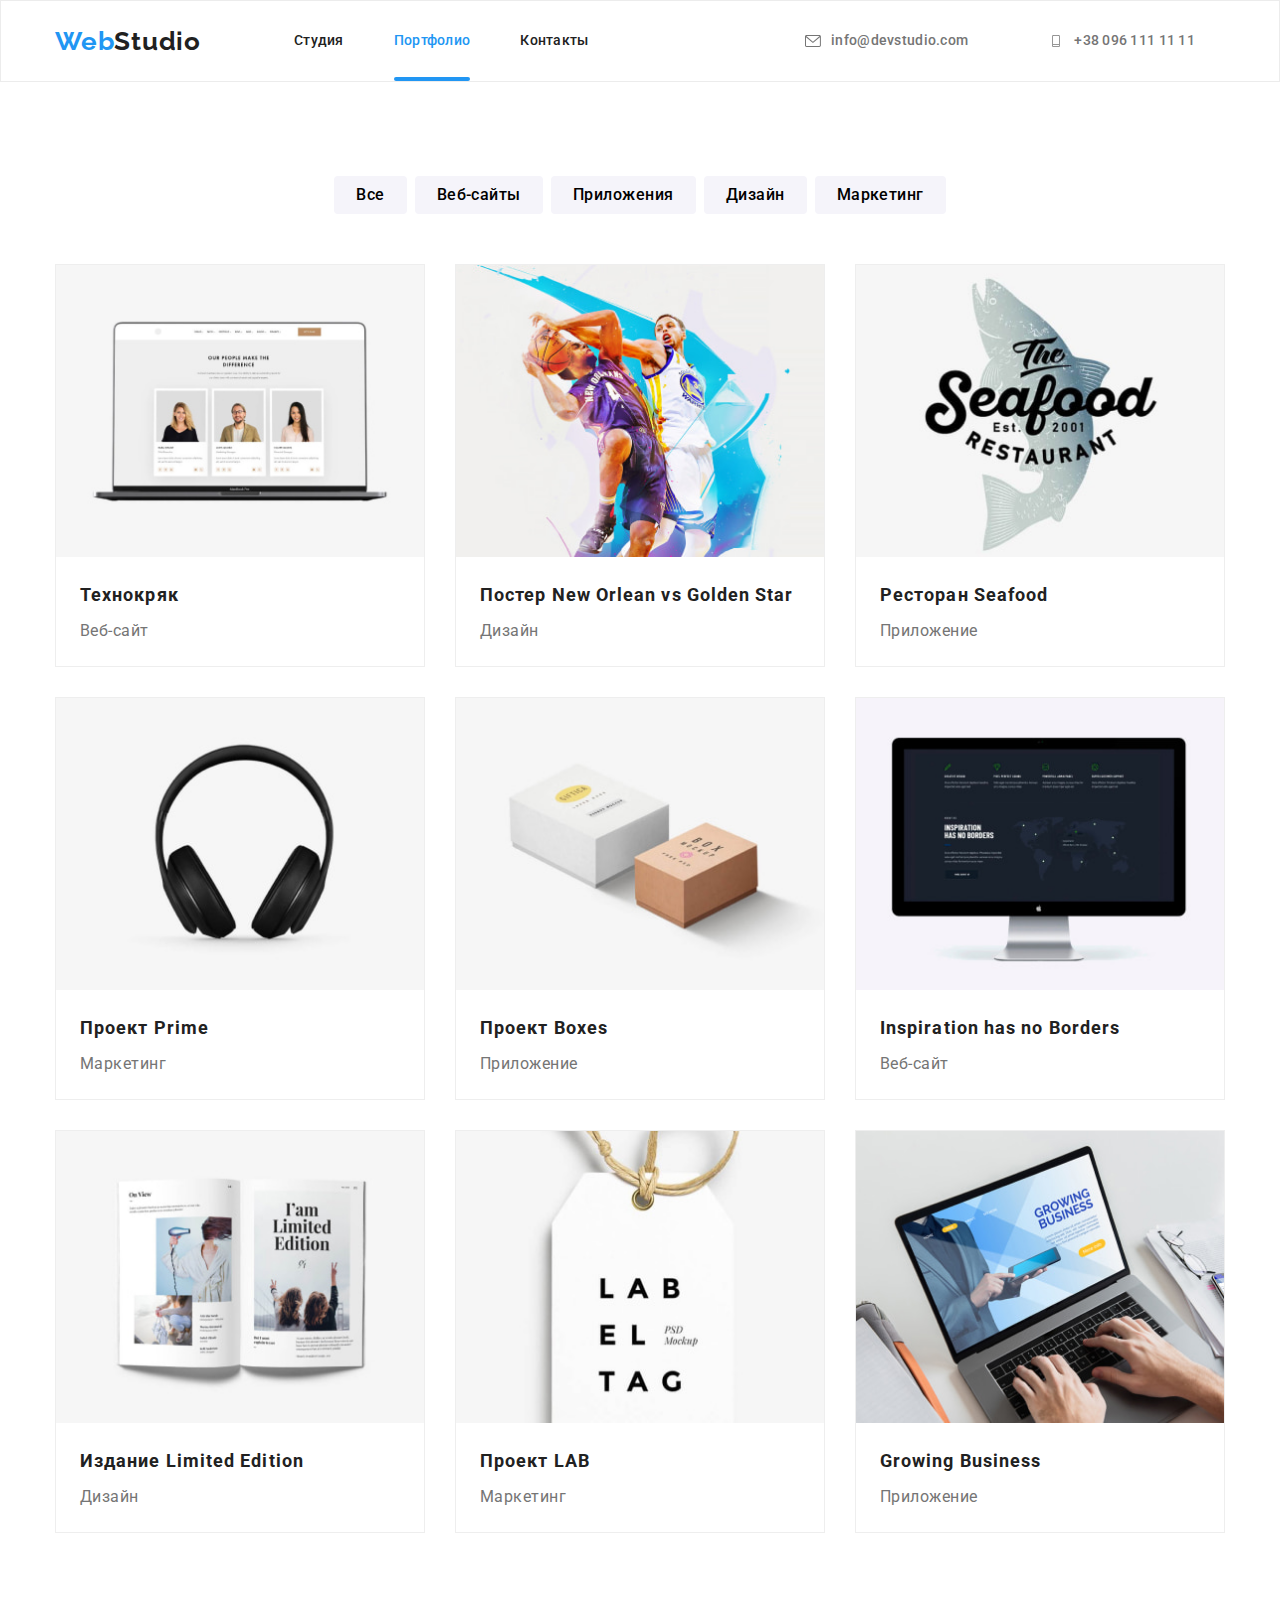
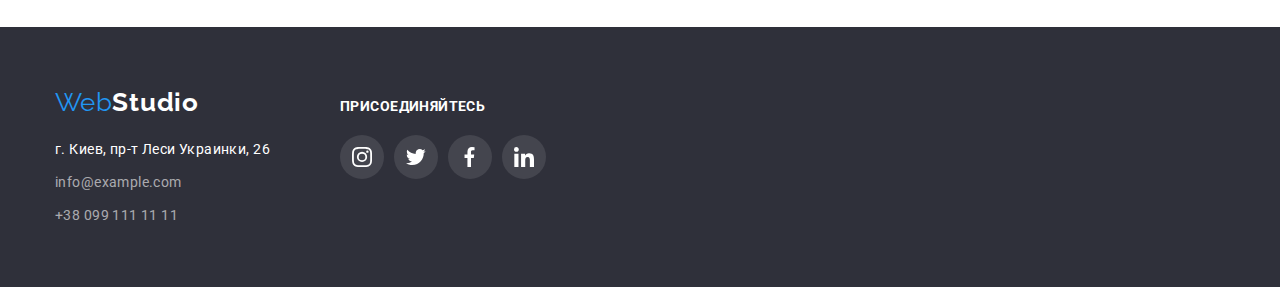
==== portfolio.html @ d6a7bf3b "Add files via upload" ====
<!DOCTYPE html>
<html lang="en">
<head>
    <meta charset="UTF-8">
    <meta http-equiv="X-UA-Compatible" content="IE=edge">
    <meta name="viewport" content="width=device-width, initial-scale=1.0">
    <title>Портфолио</title>
    <link rel="preconnect" href="https://fonts.googleapis.com">
    <link rel="preconnect" href="https://fonts.gstatic.com" crossorigin>
    <link href="https://fonts.googleapis.com/css2?family=Raleway:wght@700&family=Roboto:wght@400;500;700;900&display=swap"
        rel="stylesheet">
    <link rel="stylesheet" href="https://cdnjs.cloudflare.com/ajax/libs/modern-normalize/1.1.0/modern-normalize.min.css">
    <link rel="stylesheet" href="./css/styles.css">
</head>
<body>


<!-- Шапка сайта -->
<header class="header">
    <div class="container main-nav">
        <nav class="container-nav">
            <a class="header-primary" href="">Web<span class="logo-studio">Studio</span></a>
            <ul class="site-nav list">
                <li class="item"><a class="link" href="./index.html">Студия</a></li>
                <li class="item"><a class="link link-secondary currently" href="./portfolio.html" target="black" rel="noopener">Портфолио</a>
                </li>
                <li class="item"><a class="link" href="">Контакты</a></li>
            </ul>
            
        </nav>
        <ul class="inner list">
            <li class="item">
                <a class="header-phone" href="mailto:info@devstudio.com">
                 <svg class="icon" width="16" height="12">
                    <use href="./images/icon/symbol-defs.svg#envelope"></use>
                 </svg>
                info@devstudio.com</a>
            </li>
            <li class="item"><a class="header-phone " href="tel:+380961111111">
                <svg class="icon" width="16" height="12">
                    <use href="./images/icon/symbol-defs.svg#Phone"></use>       
                </svg>          
            +38 096 111 11 11</a>
            </li>
        </ul>
    </div>
</header>
 

 <!-- Контент -->
<main>
    <!-- Герой -->
    <section class="section">
        <div class="container">
            <h1 class="hidden">Галерея</h1>
            <ul class="button list">
                <li class="button-type"><button type="button" class="button-list">Все</button></li>
                <li class="button-type"><button type="button" class="button-list">Веб-сайты</button></li>
                <li class="button-type"><button type="button" class="button-list">Приложения</button></li>
                <li class="button-type"><button type="button" class="button-list">Дизайн</button></li>
                <li class="button-type"><button type="button" class="button-list">Маркетинг</button></li>
            </ul>
            <ul class="gallery list">
                <li class="item-list">
                    <a class="gallery-list" href="">
                        <div class="gallery-link">
                            <img class="gallery-foto" src="./images/labor/sq1.jpg" alt="Ноутбук" width="370" height="294" />
                            <p class="gallery-bc">Ресурс предлагает комплексные предложения с разным уровнем функционала и сервисов. Все это позволит посетителю получить
                            исчерпывающие сведения компании или частном лице.</p>
                        </div>
                        <div class="upper-item">
                            <h2 class="gallery-title">Технокряк</h2>
                            <p class="gallery-name">Веб-сайт</p>
                        </div>
                    </a>
                </li>
                <li class="item-list">
                    <a class="gallery-list" href="">
                        <div class="gallery-link">
                            <img class="gallery-foto" src="./images/labor/sq2.jpg" alt="Баскетбол" width="370" height="294" />
                            <p class="gallery-bc">Ресурс предлагает комплексные предложения с разным уровнем функционала и сервисов. Все это позволит посетителю получить исчерпывающие сведения компании или частном лице.</p>
                        </div>
                        <div class="upper-item">
                            <h2 class="gallery-title">Постер New Orlean vs Golden Star</h2>
                            <p class="gallery-name">Дизайн</p>
                        </div>
                    </a>
                </li>
                <li class="item-list">
                    <a class="gallery-list" href="">
                        <div class="gallery-link">
                            <img class="gallery-foto" src="./images/labor/sq3.jpg" alt="Рыба" width="370" height="294" />
                            <p class="gallery-bc">Ресурс предлагает комплексные предложения с разным уровнем функционала и сервисов. Все это позволит посетителю получить исчерпывающие сведения компании или частном лице.</p>
                        </div>
                        <div class="upper-item">
                            <h2 class="gallery-title">Ресторан Seafood</h2>
                            <p class="gallery-name">Приложение</p>
                        </div>
                    </a>
                </li>
                <li class="item-list">
                    <a class="gallery-list" href="">
                        <div class="gallery-link">
                            <img class="gallery-foto" src="./images/labor/sq4.jpg" alt="Наушники" width="370" height="294" />
                            <p class="gallery-bc">Ресурс предлагает комплексные предложения с разным уровнем функционала и сервисов. Все это позволит посетителю получить исчерпывающие сведения компании или частном лице.</p>
                        </div>
                        <div class="upper-item">
                            <h2 class="gallery-title">Проект Prime</h2>
                            <p class="gallery-name">Маркетинг</p>
                        </div>
                    </a>
                </li>
                <li class="item-list">
                    <a class="gallery-list" href="">
                        <div class="gallery-link">
                            <img class="gallery-foto" src="./images/labor/sq5.jpg" alt="Бокс" width="370" height="294" />
                            <p class="gallery-bc">Ресурс предлагает комплексные предложения с разным уровнем функционала и сервисов. Все это позволит посетителю получить исчерпывающие сведения компании или частном лице.</p>
                        </div>
                        <div class="upper-item">
                            <h2 class="gallery-title">Проект Boxes</h2>
                            <p class="gallery-name">Приложение</p>
                        </div>
                    </a>
                </li>
                <li class="item-list">
                    <a class="gallery-list" href="">
                        <div class="gallery-link">
                            <img class="gallery-foto" src="./images/labor/sq6.jpg" alt="Экран" width="370" height="294" />
                            <p class="gallery-bc">Ресурс предлагает комплексные предложения с разным уровнем функционала и сервисов. Все это позволит посетителю получить исчерпывающие сведения компании или частном лице.</p>
                        </div>
                        <div class="upper-item">
                            <h2 class="gallery-title">Inspiration has no Borders</h2>
                            <p class="gallery-name">Веб-сайт</p>
                        </div>
                    </a>
                </li>
                <li class="item-list">
                    <a class="gallery-list" href="">
                        <div class="gallery-link">
                            <img class="gallery-foto" src="./images/labor/sq7.jpg" alt="Книга" width="370" height="294" />
                            <p class="gallery-bc">Ресурс предлагает комплексные предложения с разным уровнем функционала и сервисов. Все это позволит посетителю получить исчерпывающие сведения компании или частном лице.</p>
                        </div>
                        <div class="upper-item">
                            <h2 class="gallery-title">Издание Limited Edition</h2>
                            <p class="gallery-name">Дизайн</p>
                        </div>
                    </a>
                </li>
                <li class="item-list">
                    <a class="gallery-list" href="">
                        <div class="gallery-link">
                            <img class="gallery-foto" src="./images/labor/sq8.jpg" alt="Визитка" width="370" height="294" />
                            <p class="gallery-bc">Ресурс предлагает комплексные предложения с разным уровнем функционала и сервисов. Все это позволит посетителю получить исчерпывающие сведения компании или частном лице.</p>
                        </div>
                        <div class="upper-item">
                            <h2 class="gallery-title">Проект LАB</h2>
                            <p class="gallery-name">Маркетинг</p>
                        </div>
                    </a>
                </li>
                <li class="item-list">
                    <a class="gallery-list" href="">
                        <div class="gallery-link">
                            <img class="gallery-foto" src="./images/labor/sq9.jpg" alt="Ноутбук.02" width="370" height="294" />
                            <p class="gallery-bc">Ресурс предлагает комплексные предложения с разным уровнем функционала и сервисов. Все это позволит посетителю получить исчерпывающие сведения компании или частном лице.</p>
                        </div>
                        <div class="upper-item">
                            <h2 class="gallery-title">Growing Business</h2>
                            <p class="gallery-name">Приложение</p>
                        </div>
                    </a>
                </li>
            </ul>
        </div>
    </section>
</main>


<!-- Подвал сайта -->
<footer class="footer">
     <div class="container ">
        <div class="footer-colum">
            <div class="footer-colum-list">
                <a class="header-secondary footer-item list" href="">Web<span class="logo-studio">Studio</span></a>
                <address class="footer-list">
                    <ul class="footer-item list">
                        <li class="nav-chek">
                            <a class="footer-map" href="https://www.google.com/maps/place/%D0%B1%D1%83%D0%BB.+%D0%9B%D0%B5%D1%81%D0%B8+%D0%A3%D0%BA%D1%80%D0%B0%D0%B8%D0%BD%D0%BA%D0%B8,+26,+%D0%9A%D0%B8%D0%B5%D0%B2,+02000/@50.4290863,30.5377567,15.5z/data=!4m5!3m4!1s0x40d4cf0e033ecbe9:0x57a4dffefec77da0!8m2!3d50.4265807!4d30.5383858">г.
                                    Киев, пр-т Леси Украинки, 26</a>
                        </li>
                        <li class="nav-chek">
                            <a class="footer-mail list" href="mailto:info@example.com">info@example.com</a>
                        </li>
                        <li class="nav-chek">
                            <a class="footer-phone list" href="tel:+380991111111">+38 099 111 11 11</a>
                        </li>
                    </ul>
                </address>
            </div>
            <div class="footer-icon ">
                <h3 class="footer-title">присоединяйтесь</h3>
                <ul class="media-list list">
                    <li class="media-catalog">
                        <a class="media-item" href="">
                            <svg class="media-icon" height="20" width="20">
                                <use href="./images/icon/symbol-defs.svg#instagram"></use>
                            </svg>
                        </a>
                    </li>
                    <li class="media-catalog">
                        <a class="media-item" href="">
                            <svg class="media-icon" height="20" width="20">
                                <use href="./images/icon/symbol-defs.svg#Twitter"></use>
                            </svg>
                        </a>
                    </li>
                    <li class="media-catalog">
                        <a class="media-item" href="">
                            <svg class="media-icon" height="20" width="20">
                                <use href="./images/icon/symbol-defs.svg#Facebook"></use>
                            </svg>
                        </a>
                    </li>
                    <li class="media-catalog">
                        <a class="media-item" href="">
                            <svg class="media-icon" height="20" width="20">
                                <use href="./images/icon/symbol-defs.svg#Linkedin"></use>
                            </svg>
                        </a>
                    </li>
                </ul>
            </div>
        </div>
    </div>
</footer>


</body>
</html>
---- css/styles.css ----
:root {
  /* Шрифт */
  --main-font: "Roboto", sans-serif;
  --secondary-font: "Raleway", sans-serif;
  /* Цвет текста  */
  --primary-text-color: #212121;
  --secondary-text-color: #757575;
  --accent-color: #2196f3;
  --title-text-color: #ffffff;
  /* Цвет фона */
  --primary-header-color: #ffffff;
  --primaty-bc-color: #2f303a;
  --title-bc-color: #f5f4fa;
  --animation-bc-color:rgba(47, 48, 58, 0.8);
  /* Цвет Значка */
  --primary-icon-color: #afb1b8;
  /* Анимация */
  --timing-function: cubic-bezier(0.4, 0, 0.2, 1);
}

body {
  font-family: var(--main-font);
  font-size: 14px;
  line-height: 1.14;
  letter-spacing: 0.03em;
  color: var(--primary-text-color);
}

.title {
  font-family: var(--main-font);
  font-size: 36px;
  line-height: 1.17;
  letter-spacing: 0.03em;
  color: var(--primary-text-color);
  margin-bottom: 50;
  text-align: center;
  margin-bottom: 50px;
}

h1,
h2,
h3,
p {
  margin: 0;
}
.list {
  list-style: none;
  padding: 0;
  margin: 0;
}

.container {
  width: 1200px;
  padding-left: 15px;
  padding-right: 15px;
  margin-left: auto;
  margin-right: auto;
}

/* Шапка Сайта  */
.header {
  background-color: var(--primary-header-color);
  color: var(--primary-text-color);
  border: 1px solid #ececec;
}
/* Log */
.header-primary {
  font-family: var(--secondary-font);
  font-weight: 700;
  font-size: 26px;
  line-height: 1.19;
  letter-spacing: 0.03em;
  color: var(--accent-color);
  text-decoration: none;
}
.header-primary .logo-studio {
  font-family: var(--secondary-font);
  font-weight: 700;
  font-size: 26px;
  line-height: 1.19;
  letter-spacing: 0.03em;
  color: var(--primary-text-color);
}
.container .container-nav {
  display: flex;
  align-items: center;
}
/* link */
.link {
  position: relative;
}
.link-first::after {
  content: "";
  bottom: -1px;
  left: 0;
  position: absolute;
  display: block;
  width: 100%;
  height: 4px;
  background-color: var(--accent-color);
  border-radius: 2px;
}

.site-nav {
  display: flex;
  font-weight: 500;
  letter-spacing: 0.02em;
  margin-left: 93px;
  font-style: 400;
 
}
.site-nav .item {
  margin-right: 50px;
}
.site-nav .item:last-child {
  margin-right: 0;
}
.site-nav .link {
  display: block;
  padding-top: 32px;
  padding-bottom: 32px;
  color: var(--primary-text-color);
  text-decoration: none;
  transition: color 250ms var(--timing-function);

}
.link:hover,
.link:focus {
  color: var(--accent-color);
}
.inner {
  letter-spacing: 0.02em;
  font-weight: 500;
  display: flex;
  margin-left: auto;
}

.inner .item + .item {
  margin-left: 50px;
}
/* icon */
.icon {
  align-items: center;
  margin-right: 10px;
  fill: currentColor;

}

.header-phone {
  display: flex;
  align-items: center;
  color: var(--secondary-text-color);
  text-decoration: none;
  transition: color 250ms var(--timing-function);
}
.header-phone:hover,
.header-phone:focus {
  color: var(--accent-color);
}

.main-nav {
  display: flex;
  align-items: center;
}

/* Hero */

.hero {
  text-align: center;
  padding-top: 200px;
  padding-bottom: 200px;
  background-image: linear-gradient(
      to right,
      rgba(47, 48, 58, 0.4),
      rgba(47, 48, 58, 0.4)
    ),
    url("../images/icon/hero.svg");
  background-position: center;
  background-repeat: no-repeat;
  background-size: cover;
  max-width: 1600px;
  height: 600px;
  margin-left: auto;
  margin-right: auto;
}
.hero .item {
}
.hero-title {
  margin-bottom: 30px;
  color: var(--title-text-color);
  font-weight: 900;
  font-size: 44px;
  line-height: 1.36;
  letter-spacing: 0.06em;
  margin-right: 0;
  align-items: center;
}
.hero-button {
  width: 200px;
  padding: 10px 32px 10px 31px;
  border: transparent;
  background-color: var(--accent-color);
  color: var(--title-text-color);
  font-weight: 700;
  font-size: 16px;
  line-height: 1.87;
  letter-spacing: 0.06em;
  cursor: pointer;
  border-radius: 4px
}

/* Контент */
.section {
  padding: 94px 0;
}

.benefits-item {
  display: flex;
  justify-content: space-between;
}
.benefits-item .upper-item {
  width: 270px;
}

.section .benefits-title {
  font-weight: 700;
  font-size: 14px;
  line-height: 1.14;
  letter-spacing: 0.03em;
  text-transform: uppercase;
}
.benefits-title {
  margin-bottom: 10px;
}
.section .benefits-subtitle {
  color: var(--secondary-text-color);
  font-weight: 400;
  font-size: 14px;
  line-height: 1.7;
  letter-spacing: 0.03em;
}
.item {
  margin-right: 30px;
}
.upper {
  display: flex;
  justify-content: center;
  align-items: center;
  height: 120px;
  width: 270px;
  margin-bottom: 30px;
  border-radius: 4px;
  background-color: var(--title-bc-color);
}

/* Что мы делаем */
.work.section {
  padding-top: 0;
  background-color: var(--title-header-color);
}
img {
  display: block;
  max-width: 100%;
  height: auto;
}
.team-card {
  margin-bottom: 30px;
}
.foto {
  display: flex;
}
.foto .item {
  width: 370px;
  margin-right: 30px;
}
.foto .item:last-child {
  margin-right: 0;
}

.item::before{
  content: '';
  width: 20px;
  height: 20px;
  
}
.foto-bc{
  position: relative;
}

.foto-text-bc{
display: flex;
justify-content: center;
align-items: center;
position: absolute;
bottom: 0;
left: 0;

width: 100%;
height: 70px;
color: var(--title-bc-color);
background-color: var(--animation-bc-color);

font-weight: 700;
font-size: 14px;
line-height: 1.1;
letter-spacing: 0.03em;
text-transform: uppercase;
}

/* Команда */
.team {
  background-color: var(--title-bc-color);
}
.team-hero {
  margin-bottom: 10px;
}
.team-list {
  display: flex;
  flex-wrap: wrap;
  text-align: center;
}
.team-item .upper-card {
  padding: 30px;
}

.team-item {
  background-color: var(--primary-header-color);
  border-radius: 0px 0px 4px 4px;
  box-shadow: 0px 1px 3px rgba(0, 0, 0, 0.12), 0px 1px 1px rgba(0, 0, 0, 0.14),
    0px 2px 1px rgba(0, 0, 0, 0.2);
}
.team-list .team-item {
  margin-right: 30px;
}
.team-list .team-item:last-child {
  margin-right: 0;
}

.team-list .team-hero {
  color: var(--primary-text-color);
  font-weight: 500;
  font-size: 16px;
  line-height: 1.18;
  letter-spacing: 0.03em;
}
.team-work {
  margin-bottom: 16px;
  color: var(--secondary-text-color);
  font-weight: 400;
  font-size: 16px;
  line-height: 1.18;
  letter-spacing: 0.03em;
}

.actions {
  display: flex;
  padding: 0;
  margin: 0;
}
.media {
  display: flex;
  justify-content: center;
  align-items: center;
  border: none;
  height: 44px;
  width: 44px;
  border-radius: 50%;
  background-color: var(--primary-header-color);
  fill: var(--primary-icon-color);
  transition: fill 250ms var(--timing-function), background-color 250ms var(--timing-function);
  
}

.media:hover,
.media:focus {
  fill: var(--title-text-color);
  background-color: var(--accent-color);
}
.media-notitia:last-child {
  margin-right: 0;
}
.media-notitia {
  margin-right: 10px;
}
/* Client */
.clientage {
  display: flex;
}
.clientage-item {
  margin-right: 30px;
}
.clientage-list {
  display: flex;
  justify-content: center;
  align-items: center;
  height: 92px;
  width: 170px;
  border: 1px solid #afb1b8;
  border-radius: 4px;
  fill: var(--primary-icon-color);
  transition: fill 250ms var(--timing-function),
  border 250ms var(--timing-function);


}

.clientage-list:hover,
.clientage-list:focus {
  border: 1px solid var(--accent-color);
  fill: var(--accent-color);
}

/* Footer */

.footer {
  background-color: var(--primaty-bc-color);
  padding: 60px 0;
}

.header-secondary {
  display: inline-block;
  font-family: var(--secondary-font);
  font-size: 26px;
  line-height: 1.19;
  color: var(--accent-color);
  text-decoration: none;
  margin-bottom: 20px;
}

.logo-studio {
  color: var(--title-text-color);
  font-weight: 700;
  font-size: 26px;
  line-height: 1.19px;
  letter-spacing: 0.03em;
}
.nav-chek {
  margin-bottom: 9px;
}
.nav-chek:last-child {
  margin-bottom: 0;
}
.footer-map {
  display: inline-block;
  font-family: var(--main-font);
  color: var(--title-text-color);
  font-style: normal;
  font-size: 14px;
  line-height: 1.7;
  letter-spacing: 0.03em;
  text-decoration: none;
}
.footer-mail {
  display: inline-block;
}
.footer-phone {
  display: inline-block;
}
.footer-mail,
.footer-phone {
  font-style: normal;
  font-family: var(--main-font);
  font-size: 14px;
  line-height: 1.7;
  letter-spacing: 0.03em;
  color: rgba(255, 255, 255, 0.6);
  text-decoration: none;
}

.footer-title {
  color: var(--title-text-color);
  margin-bottom: 20px;
  font-weight: 700;
  font-size: 14px;
  line-height: 1.1;
  letter-spacing: 0.03em;
  text-transform: uppercase;
}

.media-list {
  display: flex;
}
.media-catalog {
  margin-right: 10px;
}
.media-item {
  display: flex;
  justify-content: center;
  align-items: center;
  border-radius: 50px;
  height: 44px;
  width: 44px;
  background-color: rgba(255, 255, 255, 0.1);
  fill: var(--title-text-color);
  transition: background-color 250ms var(--timing-function);
}
.media-item:hover,
.media-item:focus {
  background-color: var(--accent-color);
}
.footer-list {
  display: flex;
}
.footer-icon {
  justify-content: center;
  align-content: center;
  flex-direction: row;
}
.footer-colum {
  display: flex;
  align-items: baseline;
}
.footer-colum-list {
  margin-right: 70px;
}
/* ПОРТФОЛИО */
.site-nav .currently {
  color: var(--accent-color);
}
.hidden {
  display: none;
}

.link-secondary::after {
  content: "";
  bottom: 0;
  left: 0;
  position: absolute;
  display: block;
  width: 100%;
  height: 4px;
  background-color: var(--accent-color);
  border-radius: 2px;
}

/* Кнопки */
.button {
  margin-bottom: 50px;
  display: flex;
  justify-content: center;
}
.button .button-type {
  margin-right: 8px;
}
.button .button-type:last-child {
  margin-right: 0;
}
.button-list {
  border: transparent;
  border-radius: 4px;
}
.button-type .button-list {
  cursor: pointer;
  padding: 6px 22px 6px 22px;
  background-color: var(--title-bc-color);
  font-weight: 500;
  font-size: 16px;
  line-height: 1.6;
  letter-spacing: 0.03em;
  transition: color 250ms var(--timing-function),
  background-color 250ms var(--timing-function),
  box-shadow 250ms var(--timing-function);
  
}
.button-list:hover,
.button-list:focus {
  background-color: var(--accent-color);
  color: var(--title-text-color);
  font-weight: 500;
  font-size: 16px;
  line-height: 1.6;
  letter-spacing: 0.03em;
  box-shadow: 0px 3px 1px rgba(0, 0, 0, 0.1), 0px 1px 2px rgba(0, 0, 0, 0.08),
    0px 2px 2px rgba(0, 0, 0, 0.12);
}

/* Карточки */
.gallery {
  display: flex;
  flex-wrap: wrap;
}
.gallery-list {
  display: block;
  text-decoration: none;
  transition: box-shadow 250ms var(--timing-function);
}

.gallery-list:hover,
.gallery-list:focus {
  box-shadow: 0px 1px 1px rgba(0, 0, 0, 0.12), 0px 4px 4px rgba(0, 0, 0, 0.06),
    1px 4px 6px rgba(0, 0, 0, 0.16);
}

.item-list .upper-item {
  padding: 20px 24px;
}
.gallery .item-list {
  width: 370px;
  margin-right: 30px;
  margin-bottom: 30px;
  background: #ffffff;
  border: 1px solid #eeeeee;
}

.gallery .item-list:nth-last-child(-n + 3) {
  margin-bottom: 0;
}

.gallery .item-list:nth-child(3n + 3) {
  margin-right: 0;
}

.gallery-title {
  color: var(--primary-text-color);
  font-weight: 700;
  font-size: 18px;
  line-height: 2;
  letter-spacing: 0.06em;
  margin-bottom: 4px;
}
.gallery-name {
  color: var(--secondary-text-color);
  font-weight: 400;
  font-size: 16px;
  line-height: 1.8;
  letter-spacing: 0.03em;
}

.gallery-link{
  position: relative;
  overflow: hidden;
}
.gallery-bc{
  display: flex;
  justify-content: center;
  align-items: center;
  position: absolute;
  top: 0;
  left: 0;
  padding: 63px 24px 63px 24px;
  width: 100%;
  height: 100%;

  transform: translateY(100%);
  transition: transform 250ms var(--timing-function);
  font-weight: 400;
  font-size: 18px;
  line-height: 1.5;
  letter-spacing: 0.03em;
  color: var(--title-text-color);
  background-color: rgba(33, 150, 243, 0.9);
}

.gallery-list:hover .gallery-bc,
.gallery-list:focus .gallery-bc{
  transform: translateY(0);
}



/* Модальное окно */

.backdrop {
  position: fixed;
  top: 0;
  left: 0;

  width: 100%;
  height: 100%;

  background-color: rgba(0, 0, 0, 0.2);
  opacity: 1;
  transition: opacity 250ms var(--timing-function);
}
.backdrop.is-hidden {
  opacity: 0;
  pointer-events: none;

}
.backdrop.is-hidden .modal {
  transform: translate(-50%, -50%) scale(0.9);
}
.modal {
  position: absolute;
  top: 50%;
  left: 50%;


  padding: 15px;
  width: 528px;
  height: 581px;

  transform: translate(-50%, -50%) scale(1);

  background-color: var(--title-bc-color);
  transition: transform 250ms var(--timing-function);
}
.modal-close {
  position: absolute;
  display: flex;
  justify-content: center;
  align-items: center;
  top: 8px;
  right: 8px;
  width: 30px;
  height: 30px;
  cursor: pointer;
  border: 1px solid rgba(0, 0, 0, 0.1);
  background-color: var(--title-bc-color);
  border-radius: 50%;
}
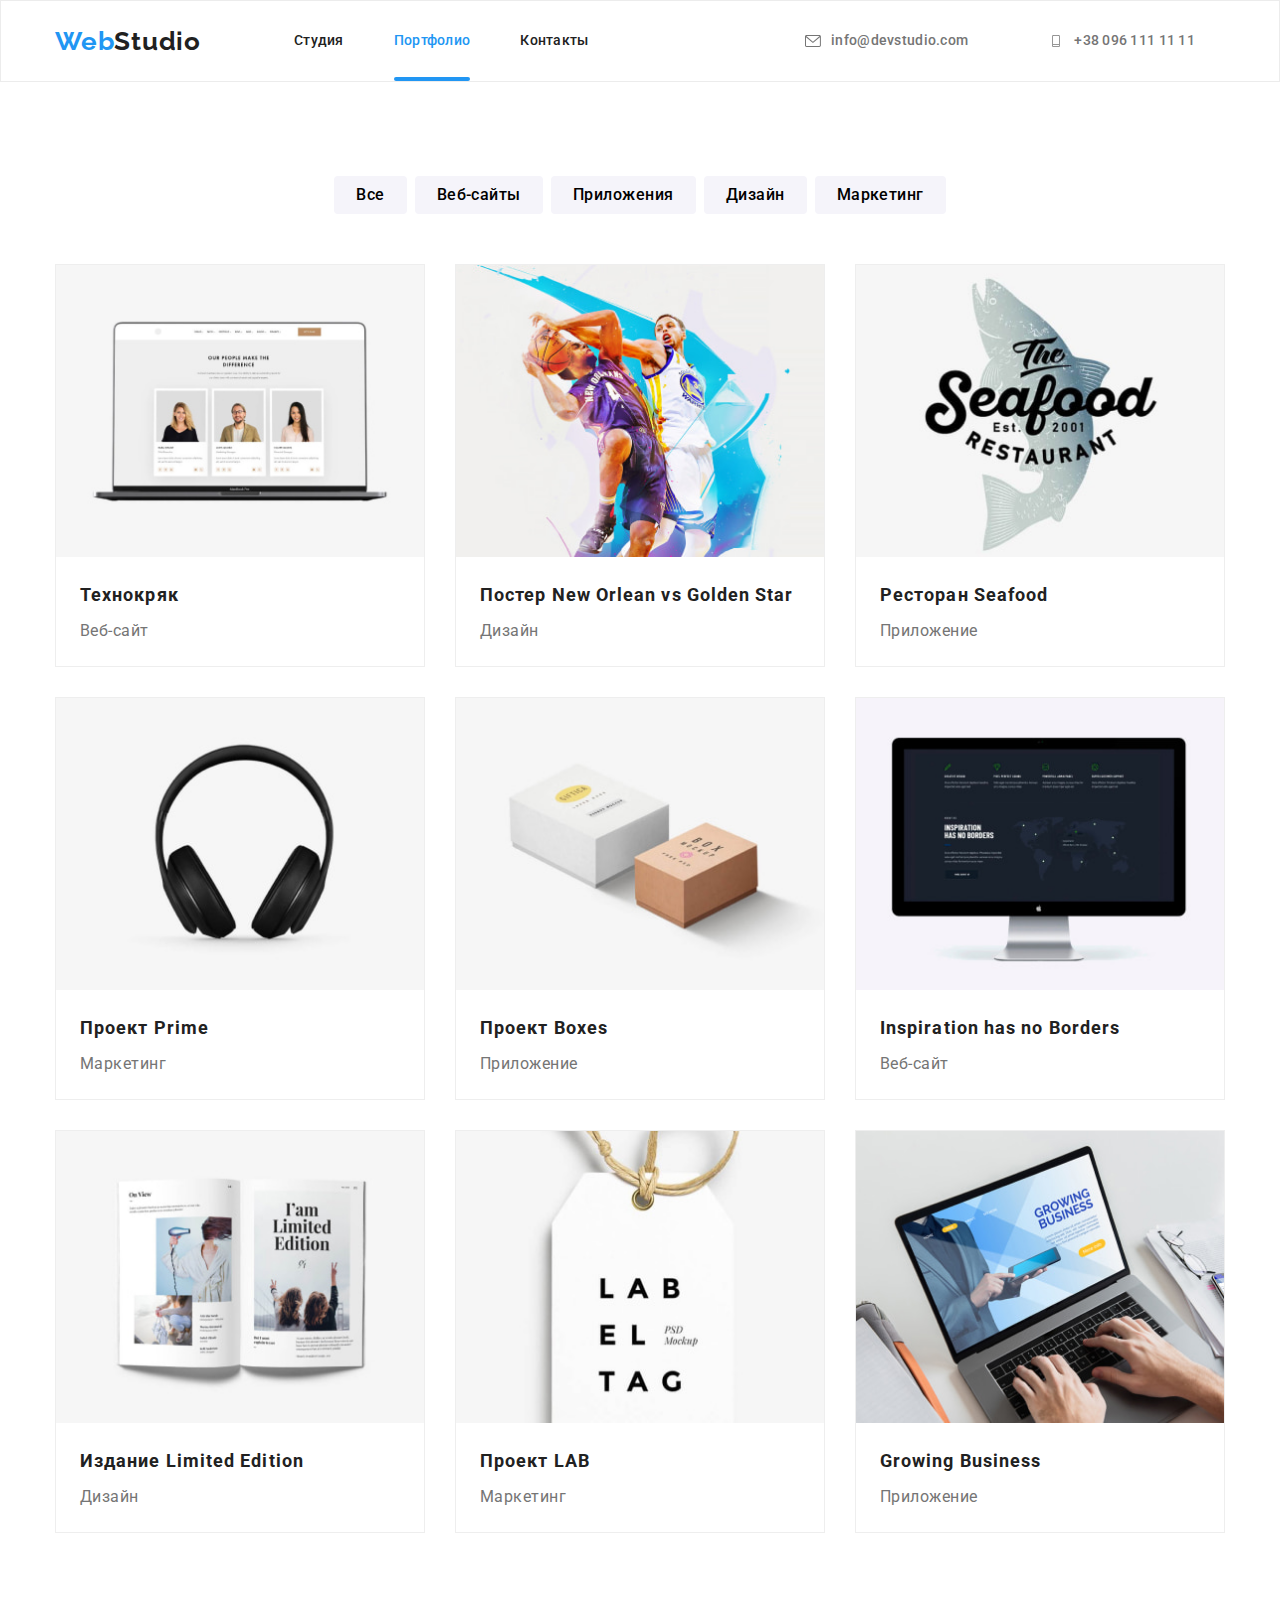
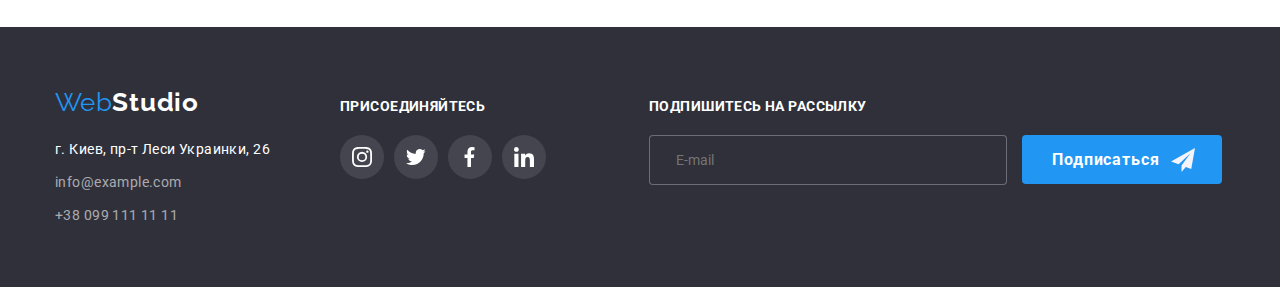
==== commit a9307f23: "fix" ====
--- a/portfolio.html
+++ b/portfolio.html
@@ -178,15 +178,16 @@
 
 <!-- Подвал сайта -->
 <footer class="footer">
-     <div class="container ">
+    <div class="container ">
         <div class="footer-colum">
             <div class="footer-colum-list">
                 <a class="header-secondary footer-item list" href="">Web<span class="logo-studio">Studio</span></a>
                 <address class="footer-list">
                     <ul class="footer-item list">
                         <li class="nav-chek">
-                            <a class="footer-map" href="https://www.google.com/maps/place/%D0%B1%D1%83%D0%BB.+%D0%9B%D0%B5%D1%81%D0%B8+%D0%A3%D0%BA%D1%80%D0%B0%D0%B8%D0%BD%D0%BA%D0%B8,+26,+%D0%9A%D0%B8%D0%B5%D0%B2,+02000/@50.4290863,30.5377567,15.5z/data=!4m5!3m4!1s0x40d4cf0e033ecbe9:0x57a4dffefec77da0!8m2!3d50.4265807!4d30.5383858">г.
-                                    Киев, пр-т Леси Украинки, 26</a>
+                            <a class="footer-map"
+                                href="https://www.google.com/maps/place/%D0%B1%D1%83%D0%BB.+%D0%9B%D0%B5%D1%81%D0%B8+%D0%A3%D0%BA%D1%80%D0%B0%D0%B8%D0%BD%D0%BA%D0%B8,+26,+%D0%9A%D0%B8%D0%B5%D0%B2,+02000/@50.4290863,30.5377567,15.5z/data=!4m5!3m4!1s0x40d4cf0e033ecbe9:0x57a4dffefec77da0!8m2!3d50.4265807!4d30.5383858">г.
+                                Киев, пр-т Леси Украинки, 26</a>
                         </li>
                         <li class="nav-chek">
                             <a class="footer-mail list" href="mailto:info@example.com">info@example.com</a>
@@ -230,6 +231,20 @@
                     </li>
                 </ul>
             </div>
+            <div class="fotter-chek">
+                <h3 class="footer-title">Подпишитесь на рассылку</h3>
+                <div class="label-item">
+                    <label class="label-ft-email">
+                        <input class="label-text" type="email" name="email" placeholder="E-mail">
+                    </label>
+
+                    <button class="hero-button-ft">Подписаться</button>
+                    <svg class="hero-button-icon">
+                        <use href="./images/icon/symbol-defs.svg#icon-send" width="24px" height:="24px"></use>
+                    </svg>
+                </div>
+
+            </div>
         </div>
     </div>
 </footer>
--- a/css/styles.css
+++ b/css/styles.css
@@ -416,7 +416,13 @@
   background-color: var(--primaty-bc-color);
   padding: 60px 0;
 }
-
+.footer-colum {
+  display: flex;
+  align-items: baseline;
+}
+.footer-colum-list {
+  margin-right: 70px;
+}
 .header-secondary {
   display: inline-block;
   font-family: var(--secondary-font);
@@ -476,7 +482,13 @@
   letter-spacing: 0.03em;
   text-transform: uppercase;
 }
-
+      /* footer-icon */
+.footer-icon {
+  justify-content: center;
+  align-content: center;
+  flex-direction: row;
+  margin-right: 93px;
+}
 .media-list {
   display: flex;
 }
@@ -498,21 +510,58 @@
 .media-item:focus {
   background-color: var(--accent-color);
 }
-.footer-list {
-  display: flex;
-}
-.footer-icon {
-  justify-content: center;
-  align-content: center;
-  flex-direction: row;
-}
-.footer-colum {
-  display: flex;
-  align-items: baseline;
-}
-.footer-colum-list {
-  margin-right: 70px;
-}
+
+      /* fotter-chek */
+
+.label-item{
+  position: relative;
+
+}
+
+.label-text{
+  width: 358px;
+  height: 50px;
+  margin-right:12px ;
+  border-radius: 4px;
+  background-color: var(--primaty-bc-color);
+  border: 1px solid rgba(255, 255, 255, 0.3)
+}
+.label-item input{
+  padding: 15px 26px 15px;
+
+  
+}
+.hero-button-ft{
+  position: relative;
+    width: 200px;
+    padding: 10px 62px 10px 29px;
+    border: transparent;
+    background-color: var(--accent-color);
+    color: var(--title-text-color);
+    font-weight: 700;
+    font-size: 16px;
+    line-height: 1.87;
+    letter-spacing: 0.06em;
+    cursor: pointer;
+    border-radius: 4px
+}
+.hero-button-icon{
+  position: absolute;
+  top: 50%;
+  left: 91%;
+  transform: translateY(-50%);
+
+  display: inline-block;
+  width: 24px;
+  height: 24px;
+  fill: var(--title-bc-color);
+}
+
+
+
+
+
+
 /* ПОРТФОЛИО */
 .site-nav .currently {
   color: var(--accent-color);
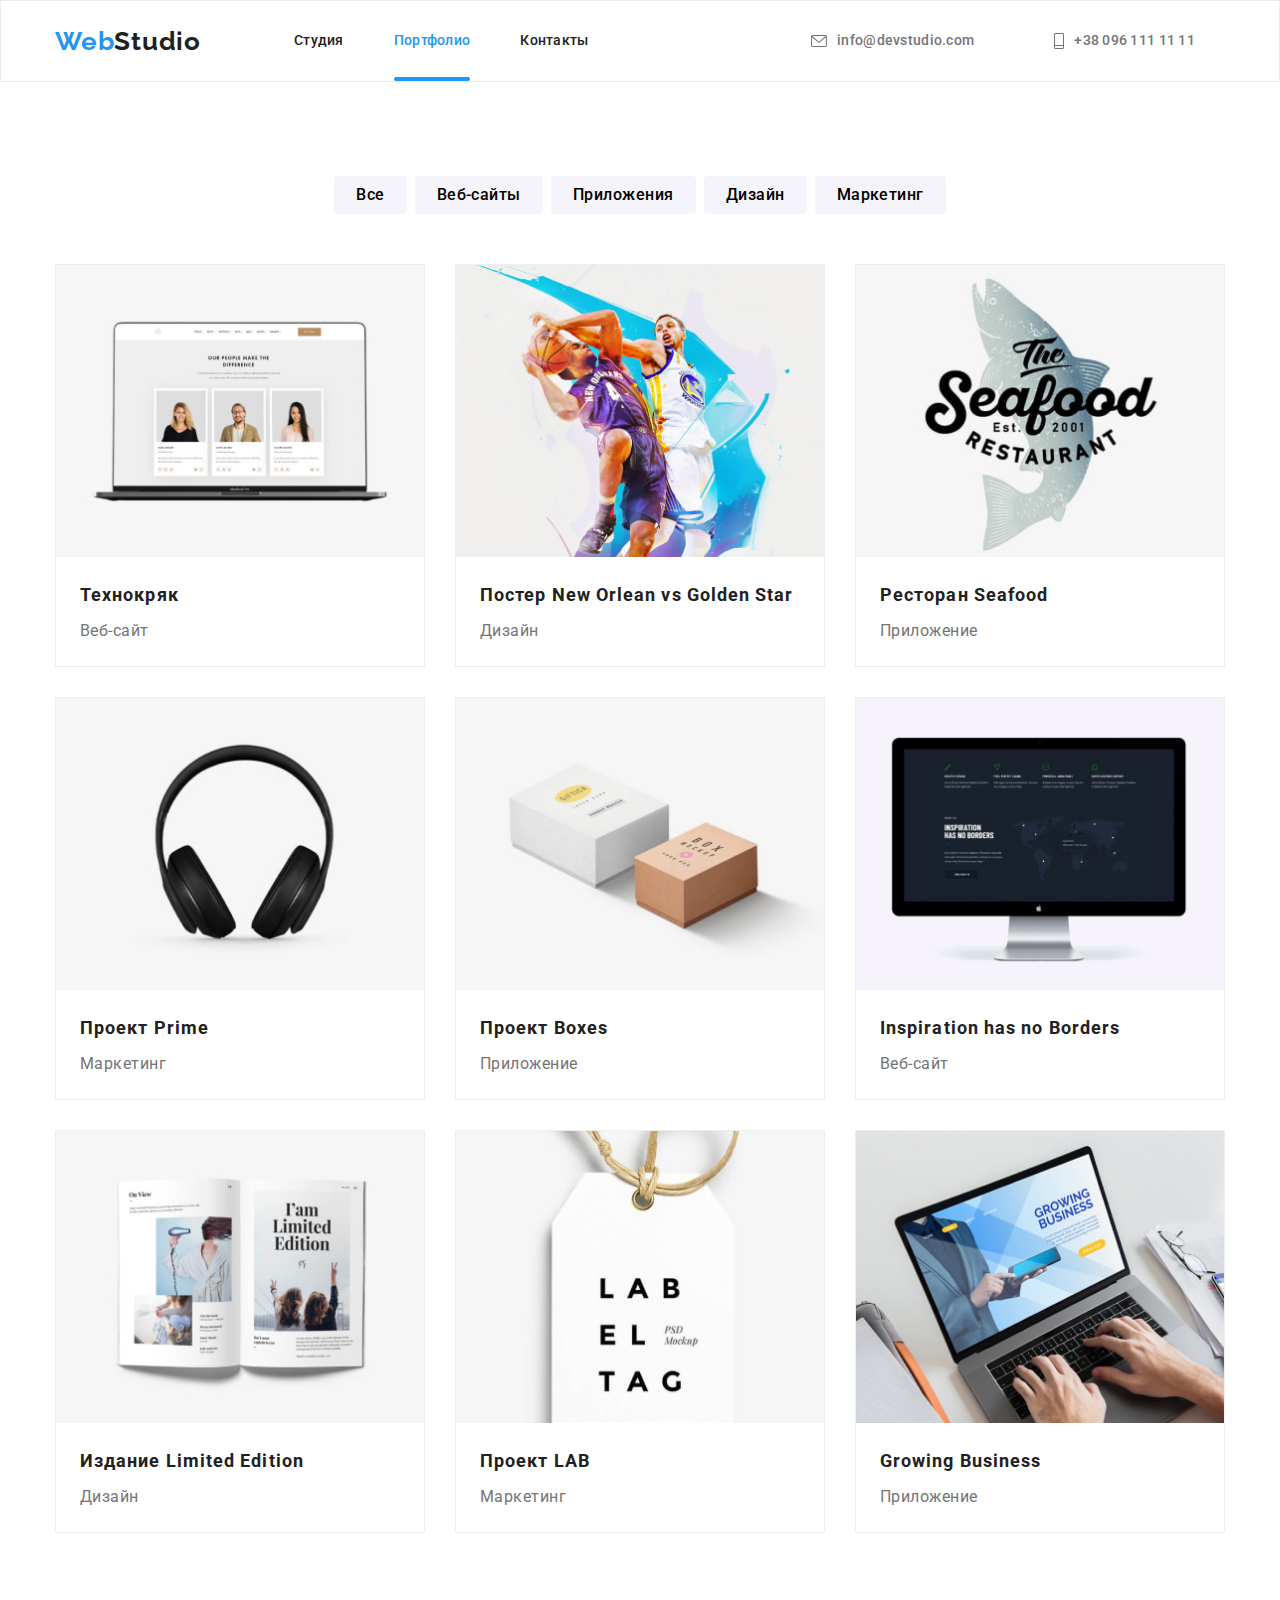
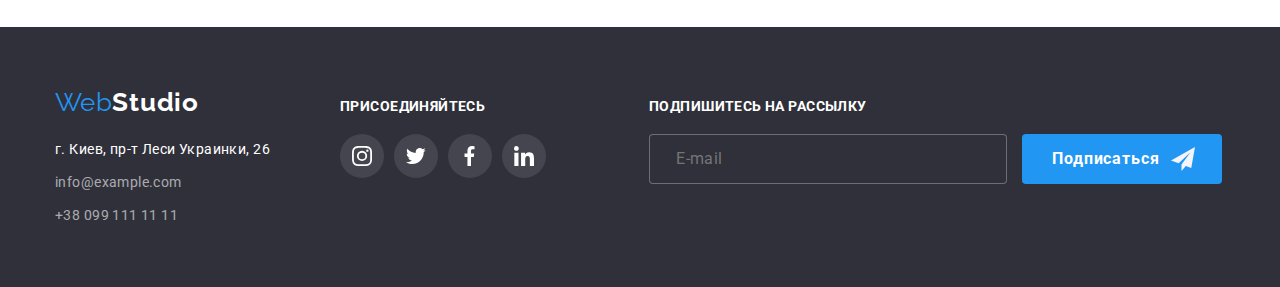
==== commit ac84add3: "fix" ====
--- a/portfolio.html
+++ b/portfolio.html
@@ -37,7 +37,7 @@
                 info@devstudio.com</a>
             </li>
             <li class="item"><a class="header-phone " href="tel:+380961111111">
-                <svg class="icon" width="16" height="12">
+                <svg class="icon" width="10" height="16">
                     <use href="./images/icon/symbol-defs.svg#Phone"></use>       
                 </svg>          
             +38 096 111 11 11</a>
--- a/css/styles.css
+++ b/css/styles.css
@@ -48,6 +48,17 @@
   padding: 0;
   margin: 0;
 }
+.checkbox {
+  width: 1px;
+  height: 1px;
+  margin: -1px;
+  bottom: 0;
+  padding: 0;
+  clip: rect(0 0 0 0);
+  overflow: hidden;
+
+  position: absolute;
+}
 
 .container {
   width: 1200px;
@@ -478,7 +489,7 @@
   margin-bottom: 20px;
   font-weight: 700;
   font-size: 14px;
-  line-height: 1.1;
+  line-height: 16px;
   letter-spacing: 0.03em;
   text-transform: uppercase;
 }
@@ -523,8 +534,16 @@
   height: 50px;
   margin-right:12px ;
   border-radius: 4px;
+  outline: transparent;
   background-color: var(--primaty-bc-color);
   border: 1px solid rgba(255, 255, 255, 0.3)
+}
+
+.label-text::placeholder{
+  font-weight: 400;
+  font-size: 16px;
+  line-height: 20px;
+  letter-spacing: 0.03em;
 }
 .label-item input{
   padding: 15px 26px 15px;
@@ -729,13 +748,15 @@
 .backdrop.is-hidden .modal {
   transform: translate(-50%, -50%) scale(0.9);
 }
+
+/* Контент модального окна */
 .modal {
+  padding: 40px;
   position: absolute;
   top: 50%;
   left: 50%;
 
 
-  padding: 15px;
   width: 528px;
   height: 581px;
 
@@ -757,4 +778,201 @@
   border: 1px solid rgba(0, 0, 0, 0.1);
   background-color: var(--title-bc-color);
   border-radius: 50%;
-}
+  transition: fill 250ms var(--timing-function);
+}
+.modal-close:hover,
+.modal-close:focus{
+  fill: var(--accent-color);
+}
+
+textarea {
+  resize: none;
+}
+
+.modal-text{
+ margin-bottom: 12px;
+  font-weight: 700;
+  font-size: 20px;
+  line-height: 1.15;
+  letter-spacing: 0.03em;
+  color: var(--primary-text-color);
+}
+.hero-span-position {
+  margin-top: 4px;
+  margin-bottom: 10px;
+}
+
+
+.hero-form-field{
+    position: relative;
+    display: flex;
+    flex-direction: column;
+
+}
+
+.hero-form-field .hero-form-label {
+  color: var(--secondary-text-color);
+  font-weight: 400;
+  font-size: 12px;
+  line-height: 1.16;
+  letter-spacing: 0.01em;
+}
+
+
+
+.hero-form-field:focus-within > .hero-form-icon{
+ fill: var(--accent-color);
+}
+
+
+.hero-span-input{
+width: 100%;
+height: 40px;
+margin: 0;
+padding: 0;
+padding-left: 42px;
+outline: transparent;
+cursor: pointer;
+border-radius: 5px;
+color: var(--primary-text-color);
+
+border: 1px solid rgba(33, 33, 33, 0.2);
+box-sizing: border-box;
+border-radius: 4px;
+transition: border 250ms var(--timing-function);
+      
+      
+
+}
+.hero-span-input:focus{
+border: 1px solid var(--accent-color);
+}
+
+
+.hero-form-label {
+  font-size: 12px;
+  line-height: 1.17;
+  letter-spacing: 0.01em;
+  color: var(--primare-text-color);
+}
+.hero-position{
+  position: relative;
+}
+.hero-form-icon {
+  position: absolute;
+  top: 50%;
+  left: 12px;
+  transform: translateY(-50%);
+
+  display: inline-block;
+  width: 18px;
+  height: 18px;
+
+  transition: fill 250ms var(--timing-function);
+
+
+}
+.hero-position:focus-within>.hero-form-icon {
+  fill:var(--accent-color);
+
+}
+
+
+
+
+.form-textarea{
+  width: 100%;
+  height: 120px;
+ padding: 16px;
+  outline: transparent;
+  border-radius: 5px;
+  color: var(--primary-text-color);
+  
+  border: 1px solid rgba(33, 33, 33, 0.2);
+  box-sizing: border-box;
+  border-radius: 4px;
+  transition: border 250ms var(--timing-function);
+}
+
+.form-textarea:focus {
+  border: 1px solid var(--accent-color);
+}
+
+.hero-form-textarea{
+  margin-top: 4px;
+  margin-bottom: 10px;
+  
+}
+.form-textarea::placeholder {
+  font-weight: 400;
+  font-size: 14px;
+  line-height: 16px;
+  letter-spacing: 0.01em;
+  color: rgba(117, 117, 117, 0.5);
+}
+.hero-form-item{
+  display: flex;
+  justify-content: center;
+  align-items: center;
+  margin-bottom: 30px;
+}
+
+
+.checkbox-lebel{
+  display: flex;
+  justify-content: center;
+  align-items: center;
+}
+
+.checkbox-icon{
+  display: inline-block;
+  margin-right: 8px;
+  width: 16px;
+  height: 15px;
+  border-radius: 4px;
+  border: 2px solid var(--primary-text-color);
+  background-origin: content-box;
+}
+
+.checkbox:checked + .checkbox-icon{
+  background-color: var(--accent-color);
+  border: 2px solid var(--accent-color);
+  background-image: url(../images/icon/icon-check.svg);
+ background-size: contain;
+  background-origin: border-box; 
+}
+
+
+
+
+.hero-form-text{
+  font-weight: 400;
+  font-size: 14px;
+  line-height: 24px;
+  letter-spacing: 0.03em;
+  color: var(--secondary-text-color);
+}
+
+
+.modal-link{
+  font-weight: 400;
+  font-size: 14px;
+  line-height: 1.7;
+  letter-spacing: 0.03em;
+  color: var(--accent-color);
+}
+
+
+.modal-button-md{
+  width: 200px;
+  padding: 10px 55px 10px 56px;
+  border: transparent;
+  background-color: var(--accent-color);
+  color: var(--title-text-color);
+  font-weight: 700;
+  font-size: 16px;
+  line-height: 1.87;
+  letter-spacing: 0.06em;
+  cursor: pointer;
+  border-radius: 4px
+}